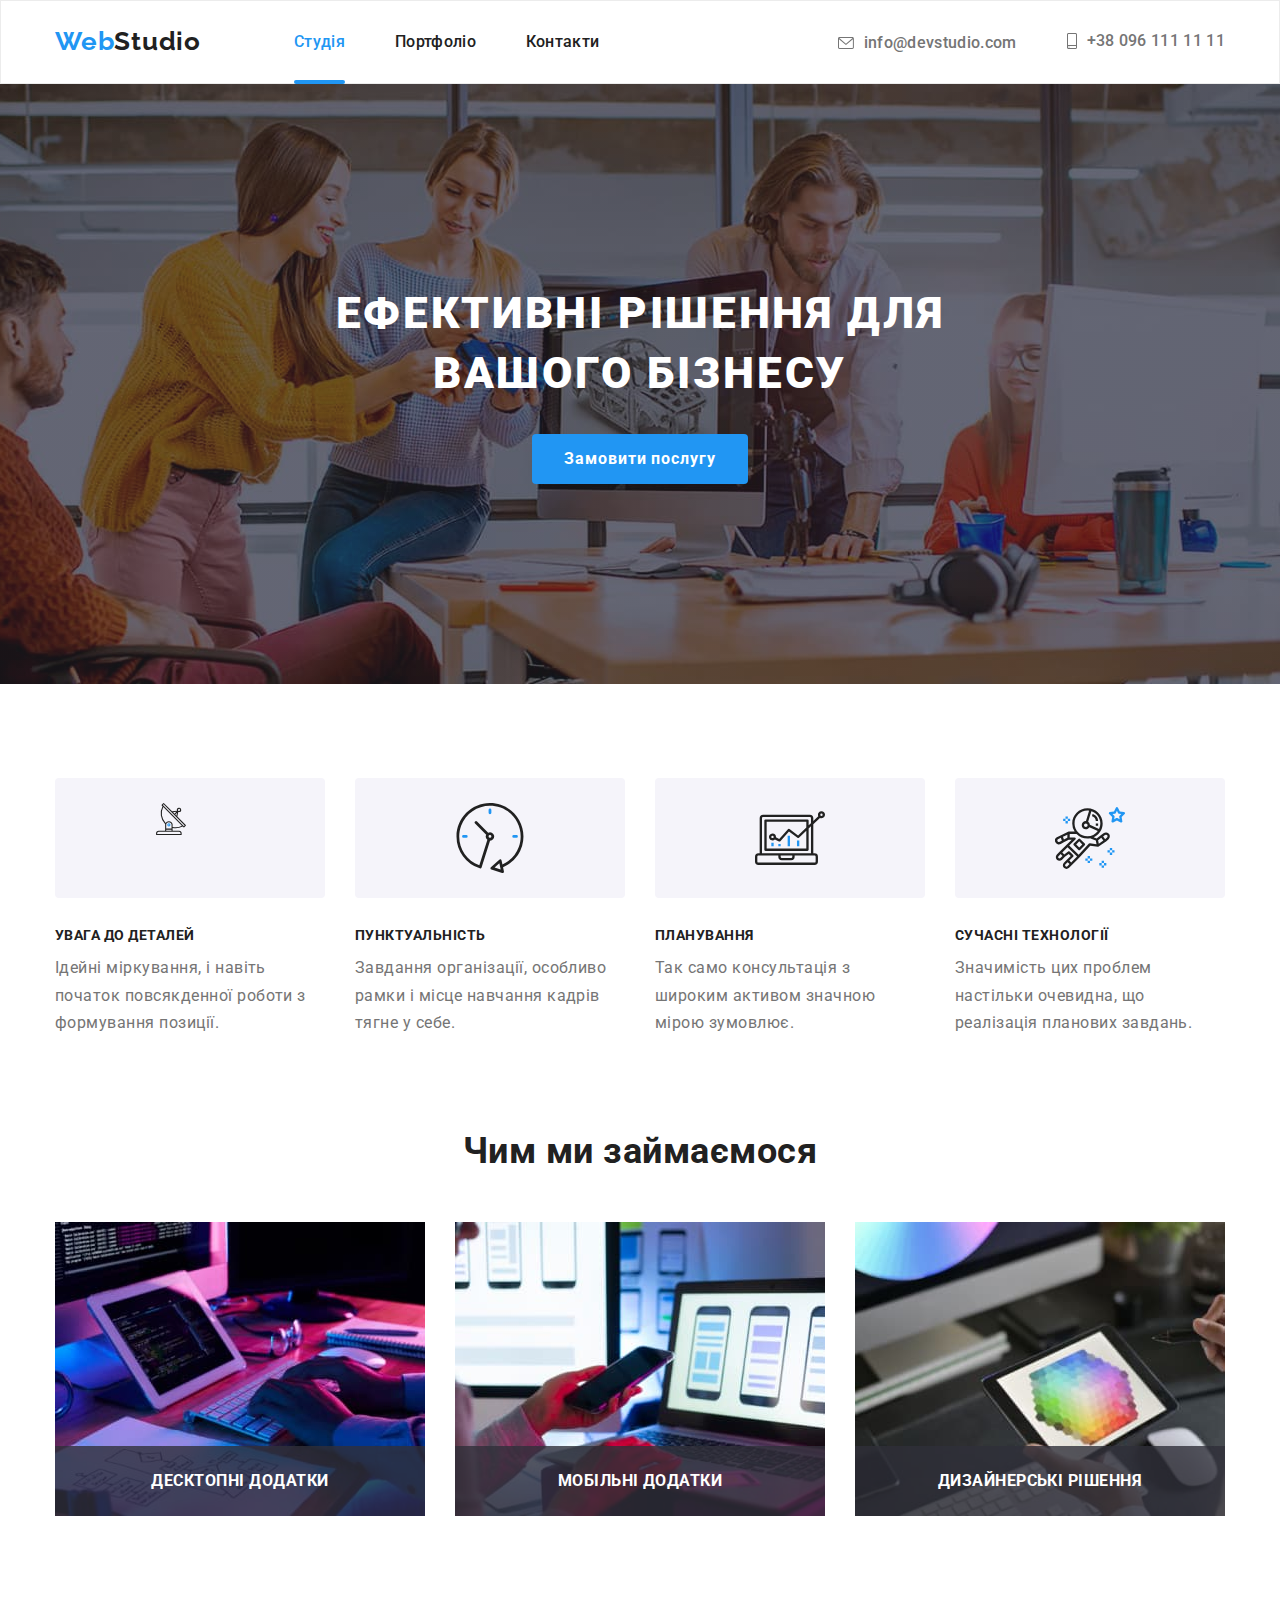
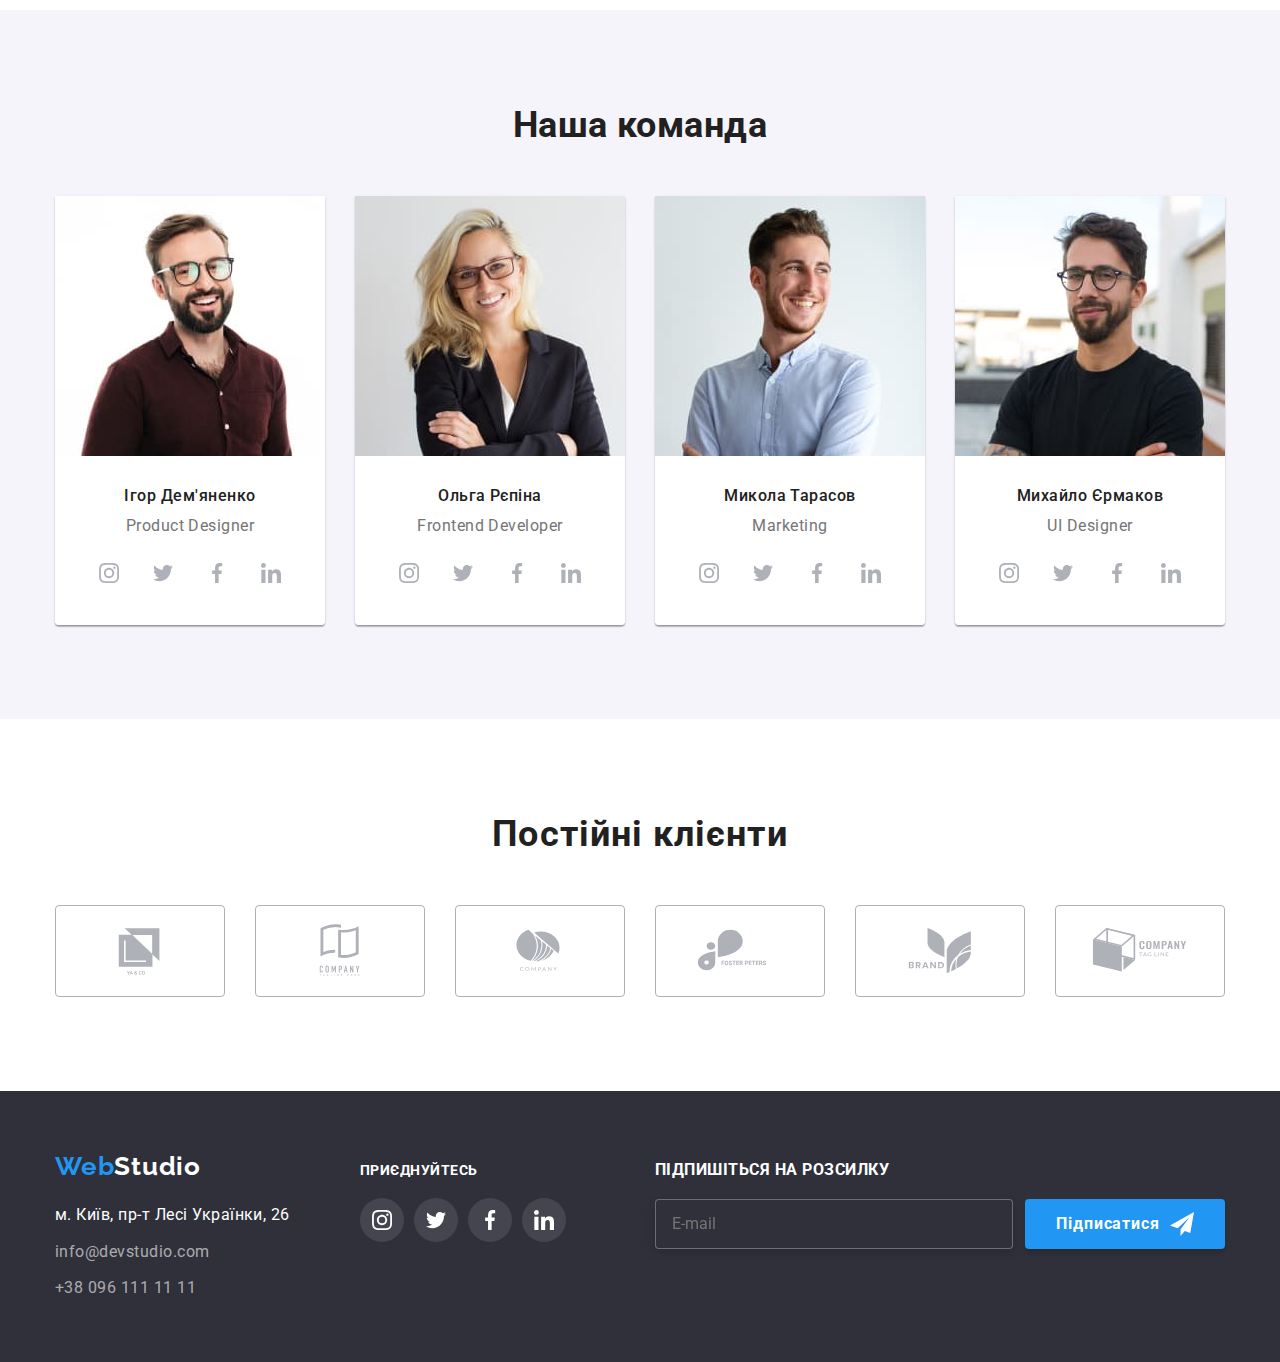
==== index.html @ dc05eb07 "BEM+SASS" ====
<!DOCTYPE html>
<html lang="uk">
  <head>
    <meta charset="UTF-8" />
    <meta http-equiv="X-UA-Compatible" content="IE=edge" />
    <meta name="viewport" content="width=device-width, initial-scale=1.0" />
    <title>Cтудія</title>
    <link rel="preconnect" href="https://fonts.googleapis.com" />
    <link rel="preconnect" href="https://fonts.gstatic.com" crossorigin />
    <link
      href="https://fonts.googleapis.com/css2?family=Raleway:wght@700&family=Roboto:wght@400;500;700;900&display=swap"
      rel="stylesheet"
    />
    <link
      rel="stylesheet"
      href="https://cdnjs.cloudflare.com/ajax/libs/modern-normalize/1.0.0/modern-normalize.min.css"
    />
    <link rel="stylesheet" href="./css/styles.css" />
  </head>
  <body>
    <!-- header -->
    <header class="page-header">
      <div class="container navigation">
        <a href="./index.html" class="logo"
          >Web<span class="logo-part">Studio</span></a
        >
        <nav class="page-nav">
          <ul class="nav-list">
            <li class="nav-item">
              <a href="./index.html" class="nav-link active">Студія</a>
            </li>
            <li class="nav-item">
              <a href="./portfolio.html" class="nav-link">Портфоліо</a>
            </li>
            <li class="nav-item">
              <a href="./index.html" class="nav-link">Контакти</a>
            </li>
          </ul>
        </nav>
        <ul class="contacts-list">
          <li class="contacts-item">
            <a href="mailto:info@devstudio.com" class="contacts-link">
              <svg class="icon-header email">
                <use href="./images/icon.svg#icon-envelope"></use></svg
              >info@devstudio.com</a
            >
          </li>
          <li class="contacts-item">
            <a href="tel:++380961111111" class="contacts-link"
              ><svg class="icon-header phone">
                <use href="./images/icon.svg#icon-smartphone"></use></svg
              >+38 096 111 11 11</a
            >
          </li>
        </ul>
      </div>
    </header>
    <main>
      <section class="hero">
        <div class="container">
          <h1 class="hero-title">
            Ефективні рішення для<br />
            вашого бізнесу
          </h1>
          <button class="hero-btn" data-modal-open>Замовити послугу</button>
        </div>
      </section>
      <section class="second-section">
        <div class="container">
          <h2 class="visually-hidden">Наші переваги</h2>
          <ul class="about-list">
            <li class="about-item">
              <div class="icon-about">
                <svg width="70" height="70">
                  <use href="./images/icon.svg#icon-antenna"></use>
                </svg>
              </div>
              <h3 class="about-title">УВАГА ДО ДЕТАЛЕЙ</h3>
              <p class="about-text">
                Ідейні міркування, і навіть початок повсякденної роботи з
                формування позиції.
              </p>
            </li>
            <li class="about-item">
              <div class="icon-about">
                <svg width="70" height="70">
                  <use href="./images/icon.svg#icon-clock"></use>
                </svg>
              </div>
              <h3 class="about-title">ПУНКТУАЛЬНІСТЬ</h3>
              <p class="about-text">
                Завдання організації, особливо рамки і місце навчання кадрів
                тягне у себе.
              </p>
            </li>
            <li class="about-item">
              <div class="icon-about">
                <svg width="70" height="70">
                  <use href="./images/icon.svg#icon-diagram"></use>
                </svg>
              </div>
              <h3 class="about-title">ПЛАНУВАННЯ</h3>
              <p class="about-text">
                Так само консультація з широким активом значною мірою зумовлює.
              </p>
            </li>
            <li class="about-item">
              <div class="icon-about">
                <svg width="70" height="70">
                  <use href="./images/icon.svg#icon-astronaut"></use>
                </svg>
              </div>
              <h3 class="about-title">СУЧАСНІ ТЕХНОЛОГІЇ</h3>
              <p class="about-text">
                Значимість цих проблем настільки очевидна, що реалізація
                планових завдань.
              </p>
            </li>
          </ul>
        </div>
      </section>
      <section class="wedo">
        <div class="container">
          <h2 class="wedo-title">Чим ми займаємося</h2>
          <ul class="wedo-list">
            <li class="wedo-item">
              <div class="wedo-container">
                <img
                  src="./images/wedo/01.jpg"
                  alt="набор тексту"
                  height="294"
                  width="370"
                />
                <p class="wedo-item-text">Десктопні додатки</p>
              </div>
            </li>
            <li class="wedo-item">
              <div class="wedo-container">
                <img
                  src="./images/wedo/02.jpg"
                  alt="смартфон в руці"
                  height="294"
                  width="370"
                />
                <p class="wedo-item-text">Мобільні додатки</p>
              </div>
            </li>
            <li class="wedo-item">
              <div class="wedo-container">
                <img
                  src="./images/wedo/03.jpg"
                  alt="планшет"
                  height="294"
                  width="370"
                />
                <p class="wedo-item-text">Дизайнерські рішення</p>
              </div>
            </li>
          </ul>
        </div>
      </section>
      <section class="team">
        <div class="container">
          <h2 class="team-title">Наша команда</h2>
          <ul class="team-list">
            <li class="team-card">
              <img
                src="./images/team/01.jpg"
                alt="фото дизайнера"
                height="260"
                width="270"
              />
              <div class="team-info-wrapper">
                <h3 class="card-title">Ігор Дем'яненко</h3>
                <p class="card-text" lang="en">Product Designer</p>
                <ul class="icon-social-links-wrapper">
                  <li>
                    <a href="#" class="social-link">
                      <svg class="social-links-icon">
                        <use href="./images/icon.svg#icon-instagram"></use>
                      </svg>
                    </a>
                  </li>
                  <li>
                    <a href="#" class="social-link">
                      <svg class="social-links-icon">
                        <use href="./images/icon.svg#icon-twitter"></use>
                      </svg>
                    </a>
                  </li>
                  <li>
                    <a href="#" class="social-link">
                      <svg class="social-links-icon">
                        <use href="./images/icon.svg#icon-facebook"></use>
                      </svg>
                    </a>
                  </li>
                  <li>
                    <a href="#" class="social-link">
                      <svg class="social-links-icon">
                        <use href="./images/icon.svg#icon-linkedin"></use>
                      </svg>
                    </a>
                  </li>
                </ul>
              </div>
            </li>
            <li class="team-card">
              <img
                src="./images/team/02.jpg"
                alt="фото розробника"
                height="260"
                width="270"
              />
              <div class="team-info-wrapper">
                <h3 class="card-title">Ольга Рєпіна</h3>
                <p class="card-text" lang="en">Frontend Developer</p>
                <ul class="icon-social-links-wrapper">
                  <li>
                    <a href="#" class="social-link">
                      <svg class="social-links-icon">
                        <use href="./images/icon.svg#icon-instagram"></use>
                      </svg>
                    </a>
                  </li>
                  <li>
                    <a href="#" class="social-link">
                      <svg class="social-links-icon">
                        <use href="./images/icon.svg#icon-twitter"></use>
                      </svg>
                    </a>
                  </li>
                  <li>
                    <a href="#" class="social-link">
                      <svg class="social-links-icon">
                        <use href="./images/icon.svg#icon-facebook"></use>
                      </svg>
                    </a>
                  </li>
                  <li>
                    <a href="#" class="social-link">
                      <svg class="social-links-icon">
                        <use href="./images/icon.svg#icon-linkedin"></use>
                      </svg>
                    </a>
                  </li>
                </ul>
              </div>
            </li>
            <li class="team-card">
              <img
                src="./images/team/03.jpg"
                alt="фото працівника маркетингу"
                height="260"
                width="270"
              />
              <div class="team-info-wrapper">
                <h3 class="card-title">Микола Тарасов</h3>
                <p class="card-text" lang="en">Marketing</p>
                <ul class="icon-social-links-wrapper">
                  <li>
                    <a href="#" class="social-link">
                      <svg class="social-links-icon">
                        <use href="./images/icon.svg#icon-instagram"></use>
                      </svg>
                    </a>
                  </li>
                  <li>
                    <a href="#" class="social-link">
                      <svg class="social-links-icon">
                        <use href="./images/icon.svg#icon-twitter"></use>
                      </svg>
                    </a>
                  </li>
                  <li>
                    <a href="#" class="social-link">
                      <svg class="social-links-icon">
                        <use href="./images/icon.svg#icon-facebook"></use>
                      </svg>
                    </a>
                  </li>
                  <li>
                    <a href="#" class="social-link">
                      <svg class="social-links-icon">
                        <use href="./images/icon.svg#icon-linkedin"></use>
                      </svg>
                    </a>
                  </li>
                </ul>
              </div>
            </li>
            <li class="team-card">
              <img
                src="./images/team/04.jpg"
                alt="фото дизайнера"
                height="260"
                width="270"
              />
              <div class="team-info-wrapper">
                <h3 class="card-title">Михайло Єрмаков</h3>
                <p class="card-text" lang="en">UI Designer</p>
                <ul class="icon-social-links-wrapper">
                  <li>
                    <a href="#" class="social-link">
                      <svg class="social-links-icon">
                        <use href="./images/icon.svg#icon-instagram"></use>
                      </svg>
                    </a>
                  </li>
                  <li>
                    <a href="#" class="social-link">
                      <svg class="social-links-icon">
                        <use href="./images/icon.svg#icon-twitter"></use>
                      </svg>
                    </a>
                  </li>
                  <li>
                    <a href="#" class="social-link">
                      <svg class="social-links-icon">
                        <use href="./images/icon.svg#icon-facebook"></use>
                      </svg>
                    </a>
                  </li>
                  <li>
                    <a href="#" class="social-link">
                      <svg class="social-links-icon">
                        <use href="./images/icon.svg#icon-linkedin"></use>
                      </svg>
                    </a>
                  </li>
                </ul>
              </div>
            </li>
          </ul>
        </div>
      </section>
      <!---------Regual Customers-->
      <section class="regular-customers">
        <div class="container">
          <h2 class="customers-title">Постійні клієнти</h2>
          <ul class="regular-customers-list">
            <li class="regular-client">
              <a class="regular-client-link" href="#">
                <svg class="client-logo">
                  <use href="./images/icon.svg#icon-logo"></use>
                </svg>
              </a>
            </li>
            <li class="regular-client">
              <a class="regular-client-link" href="#">
                <svg class="client-logo">
                  <use href="./images/icon.svg#icon-logo-1"></use>
                </svg>
              </a>
            </li>
            <li class="regular-client">
              <a class="regular-client-link" href="#">
                <svg class="client-logo">
                  <use href="./images/icon.svg#icon-logo-2"></use>
                </svg>
              </a>
            </li>
            <li class="regular-client">
              <a class="regular-client-link" href="#">
                <svg class="client-logo">
                  <use href="./images/icon.svg#icon-logo-3"></use>
                </svg>
              </a>
            </li>
            <li class="regular-client">
              <a class="regular-client-link" href="#">
                <svg class="client-logo">
                  <use href="./images/icon.svg#icon-logo-4"></use>
                </svg>
              </a>
            </li>
            <li class="regular-client">
              <a class="regular-client-link" href="#">
                <svg class="client-logo">
                  <use href="./images/icon.svg#icon-logo-5"></use>
                </svg>
              </a>
            </li>
          </ul>
        </div>
      </section>
    </main>
    <footer class="basement">
      <div class="container">
        <div class="wrapper-footer">
          <div>
            <a href="./index.html" class="logo-bsmt"
              >Web<span class="logo-bsmt-part">Studio</span></a
            >
            <address class>
              <ul class="bsmt-list">
                <li class="bsmt-item">
                  <a
                    href="https://goo.gl/maps/SLytjCsaKBYsRHtB6"
                    target="_blank"
                    class="adds"
                    >м. Київ, пр-т Лесі Українки, 26</a
                  >
                </li>
                <li class="bsmt-item">
                  <a href="mailto:info@devstudio.com" class="bsmt-item"
                    >info@devstudio.com</a
                  >
                </li>
                <li class="bsmt-item">
                  <a href="tel:+380961111111" class="bsmt-item"
                    >+38 096 111 11 11</a
                  >
                </li>
              </ul>
            </address>
          </div>
          <div class="icon-social-links-footer">
            <p>Приєднуйтесь</p>
            <ul class="social-links-list-footer">
              <li class="social-link-icon-footer">
                <a href="#" class="social-link-footer">
                  <svg class="social-links-icon">
                    <use href="./images/icon.svg#icon-instagram"></use>
                  </svg>
                </a>
              </li>
              <li class="social-link-icon-footer">
                <a href="#" class="social-link-footer">
                  <svg class="social-links-icon">
                    <use href="./images/icon.svg#icon-twitter"></use>
                  </svg>
                </a>
              </li>
              <li class="social-link-icon-footer">
                <a href="#" class="social-link-footer">
                  <svg class="social-links-icon">
                    <use href="./images/icon.svg#icon-facebook"></use>
                  </svg>
                </a>
              </li>
              <li class="social-link-icon-footer">
                <a href="#" class="social-link-footer">
                  <svg class="social-links-icon">
                    <use href="./images/icon.svg#icon-linkedin"></use>
                  </svg>
                </a>
              </li>
            </ul>
          </div>
          <div class="form-subscription">
            <p class="form-subscribe-info">Підпишіться на розсилку</p>
            <form
              name="form-subscription"
              autocomplete="off"
              class="window-email-subscribe"
            >
              <label>
                <input type="email" name="email" placeholder="E-mail" />
              </label>
              <button type="submit" class="subscribe-btn">
                <span class="btn-subscribe-name">Підписатися</span
                ><svg class="icon-btn-email-subscribe" width="24" height="24">
                  <use href="./images/icon.svg#icon-send"></use>
                </svg>
              </button>
            </form>
          </div>
        </div>
      </div>
    </footer>
    <div class="backdrop is-hidden" data-modal>
      <div class="modal">
        <button class="close-button" data-modal-close>
          <svg class="close-icon" width="18" height="18">
            <use href="./images/icon.svg#icon-closed"></use>
          </svg>
        </button>
        <div class="registration-form">
          <p class="modal-title">Залиште свої дані, ми вам передзвонимо</p>

          <form class="signup-form" name="signup-form" autocomplete="off">
            <label>
              Ім`я
              <span class="icon-form-wrapper">
                <input type="text" name="name" required />
                <svg class="icon-form-svg">
                  <use href="./images/icon.svg#icon-person"></use>
                </svg>
              </span>
            </label>
            <label>
              Телефон
              <span class="icon-form-wrapper">
                <input type="tel" name="phone" required />
                <svg class="icon-form-svg">
                  <use href="./images/icon.svg#icon-phone"></use>
                </svg>
              </span>
            </label>
            <label>
              Пошта
              <span class="icon-form-wrapper">
                <input type="email" name="email" />
                <svg class="icon-form-svg">
                  <use href="./images/icon.svg#icon-email"></use>
                </svg>
              </span>
            </label>

            <label>
              Коментар
              <textarea name="feedback" placeholder="Введіть текст"></textarea>
            </label>

            <label for="agree-with-contract" class="checkbox-label">
              <input
                class="agree-with-contract visually-hidden"
                type="checkbox"
                name="agree-with-contract"
                value="agree"
                id="agree-with-contract"
                required
              />
              <svg class="icon-checkin">
                <use href="./images/icon.svg#icon-checkin"></use>
              </svg>
              <span>Погоджуюся з розсилкою та приймаю&nbsp;</span>
              <a class="contract-link" href="#">Умови договору</a>
            </label>
            <button class="submit-btn" type="submit">Відправити</button>
          </form>
        </div>
      </div>
    </div>
    <script src="./js/modal.js"></script>
  </body>
</html>
---- css/styles.css ----
/* primary color #212121 */
/* secondary color #757575 */
/* active color #2196F3 */
/* active second color #FFFFFF */
/* --footer-bg-color: #2F303A; */

:root {
  --text-color-primary: #212121;
  --text-color-secondary: #757575;
  --text-color-accent: #2196f3;
  --logo-color-secondary: black;
  --footer-color-text-primary: rgba(255, 255, 255, 0.6);
  --footer-color-text-secondary: #ffffff;
  --footer-bg-color: #2f303a;
  --regular-client: #afb1b8;
}
ul {
  list-style: none;
}

h1,
h2,
h3,
h4,
p,
ul {
  margin: 0;
  padding: 0;
}

a {
  color: inherit;
  text-decoration: none;
}

img {
  display: block;
}

button {
  cursor: pointer;
}

body {
  font-family: "Roboto", sans-serif;
  letter-spacing: 0.03em;
  color: var(--text-color-primary);
}

.container {
  max-width: 1200px;
  margin: 0 auto;
  padding: 0 15px;
}

.visually-hidden {
  position: absolute;
  width: 1px;
  height: 1px;
  margin: -1px;
  border: 0;
  padding: 0;

  white-space: nowrap;
  clip-path: inset(100%);
  clip: rect(0 0 0 0);
  overflow: hidden;
}

/* ----------------Header---------------- */

.page-header {
  border: 1px solid #ececec;
}
.logo {
  color: var(--text-color-accent);
  font-family: "Raleway", sans-serif;
  font-weight: 700;
  font-size: 26px;
  line-height: 1.19;
  letter-spacing: 0.03em;
  padding-top: 24px;
  padding-bottom: 25px;
}

.logo-part {
  color: var(--text-color-primary);
}

.navigation {
  display: flex;
  align-items: center;
}

.nav-list {
  display: flex;
  align-items: center;
  padding: 32px 0;
}
.nav-item {
  margin-left: 50px;
}
.nav-item:first-child {
  margin-left: 93px;
}

.nav-item .item a {
  display: block;
  padding-top: 32px;
  padding-bottom: 32px;
}

.contacts-list {
  display: flex;
  margin-left: auto;
  align-items: baseline;
}
.icon-link-header {
  padding: 32px 0;
}

.nav-item,
.contacts-item {
  list-style: none;
  font-weight: 500;
  line-height: 1.14;
  letter-spacing: 0.02em;
}
.nav-link:hover,
.nav-link:focus,
.contacts-link:hover,
.contacts-link:focus,
.bsmt-item:hover,
.bsmt-item:focus {
  color: var(--text-color-accent);
}

.nav-link {
  transition-property: color;
  transition-duration: 250ms;
  transition-timing-function: cubic-bezier(0.4, 0, 0.2, 1);
}
.nav-link.active {
  color: var(--text-color-accent);
  position: relative;
}
.nav-link.active::after {
  content: "";
  display: block;
  width: 100%;
  height: 4px;
  bottom: -33px;
  background-color: var(--text-color-accent);
  border-radius: 2px;
  position: absolute;
}

.contacts-link {
  color: var(--text-color-secondary);
  display: flex;
  align-items: center;
  transition-property: color;
  transition-duration: 250ms;
  transition-timing-function: cubic-bezier(0.4, 0, 0.2, 1);
}

.icon-header {
  margin-right: 10px;
  fill: currentColor;
  margin-left: 50px;
  transition-property: fill;
  transition-duration: 250ms;
  transition-timing-function: cubic-bezier(0.4, 0, 0.2, 1);
}

.contacts-item .email {
  width: 16px;
  height: 12px;
}
.contacts-item .phone {
  width: 10px;
  height: 16px;
}
.contacts-item:hover .icon-header {
  fill: var(--text-color-accent);
}

.icon-link-header:focus .icon-header {
  fill: var(--text-color-secondary);
}

/* ---------main--------- */

.hero {
  background-color: var(--footer-bg-color);
  text-align: center;
  padding: 200px 0;
  margin: 0 auto;
  max-width: 1600px;
  height: 600px;

  background-image: linear-gradient(
      to right,
      rgba(47, 48, 58, 0.4),
      rgba(47, 48, 58, 0.4)
    ),
    url("../images/hero.jpg");
  background-position: center;
  background-repeat: no-repeat;
  background-size: cover;
}

.hero-title {
  max-width: 696px;
  margin: 0 auto 30px;

  font-weight: 900;
  font-size: 44px;
  line-height: 1.36;
  text-align: center;
  letter-spacing: 0.06em;
  text-transform: uppercase;

  color: var(--footer-color-text-secondary);
}

.hero-btn {
  transition-property: background-color;
  transition-duration: 250ms;
  transition-timing-function: cubic-bezier(0.4, 0, 0.2, 1);
  font-family: "Roboto", sans-serif;
  font-weight: 700;
  font-size: 16px;
  line-height: 1.88;
  letter-spacing: 0.06em;
  display: inline-block;
  padding: 10px 32px;
  border-radius: 4px;
  border: none;

  background-color: var(--text-color-accent);
  color: var(--footer-color-text-secondary);
}
.hero-btn:hover,
.hero-btn:focus {
  background-color: #188ce8;
  box-shadow: 0px 4px 4px rgba(0, 0, 0, 0.15);
}

/* --- section about  ---- */
.second-section {
  padding: 94px 0px;
}

.about-list {
  list-style-type: none;
  display: flex;
  gap: 30px;
}
.about-title {
  line-height: 1.14;
  font-size: 14px;
  font-weight: 700;
  text-transform: uppercase;
  margin-bottom: 10px;
}

.icon-about {
  display: flex;
  justify-content: center;
  align-items: center;
  width: 270px;
  height: 120px;
  margin-bottom: 30px;
  background-color: #f5f4fa;
  border-radius: 4px;
}

.wedo {
  padding-bottom: 94px;
}
.about-text {
  line-height: 1.71;
  color: var(--text-color-secondary);
}
/* section about work */
.wedo-title,
.team-title {
  font-size: 36px;
  line-height: 1.17;
  text-align: center;
  margin-bottom: 50px;
}
.wedo-container {
  position: relative;
}

.wedo-item-text {
  position: absolute;
  bottom: 0;
  font-weight: 700;
  line-height: 1.14;
  text-transform: uppercase;
  color: var(--footer-color-text-secondary);
  background: rgba(47, 48, 58, 0.8);
  width: 100%;
  height: 70px;
  display: flex;
  justify-content: center;
  align-items: center;
}

.wedo-list {
  display: flex;
  gap: 30px;
}

.wedo-item {
  list-style-type: none;
  position: relative;
}

/* section team */
.team {
  padding: 94px 0px;
  background-color: #f5f4fa;
}

.team-list {
  display: flex;
  justify-content: center;
  gap: 30px;
}
.team-info-wrapper {
  padding-top: 30px;
  padding-bottom: 30px;
  text-align: center;
  background-color: #ffffff;
  border-radius: 0px 0px 4px 4px;
}

.team-card {
  width: 270px;
  background: #ffffff;

  box-shadow: 0px 1px 3px rgba(0, 0, 0, 0.12), 0px 1px 1px rgba(0, 0, 0, 0.14),
    0px 2px 1px rgba(0, 0, 0, 0.2);
  border-radius: 0px 0px 4px 4px;
}

.card-title {
  font-weight: 500;
  font-size: 16px;
  line-height: 1.19;
  text-align: center;
  margin-bottom: 10px;
}

.card-text {
  font-size: 16px;
  line-height: 1.19;
  text-align: center;
  color: var(--text-color-secondary);
  margin-bottom: 10px;
}

.icon-social-links-wrapper {
  display: flex;
  align-items: center;
  justify-content: center;
  gap: 10px;
  margin-top: 16px;
}

.social-link {
  width: 44px;
  height: 44px;
  display: flex;
  justify-content: center;
  align-items: center;
  border-radius: 50%;
  color: var(--regular-client);
  transition-property: color, background-color;
  transition-duration: 250ms;
  transition-timing-function: cubic-bezier(0.4, 0, 0.2, 1);
}

.social-links-icon {
  width: 20px;
  height: 20px;
  fill: currentColor;
}

.social-link:hover,
.social-link:focus {
  background-color: var(--text-color-accent);
  color: var(--footer-color-text-secondary);
}

/*--------------------regular customers-------------- */
.regular-customers {
  padding-top: 94px;
  padding-bottom: 94px;
}
.regular-customers h2 {
  margin-bottom: 50px;
  font-weight: 700;
  font-size: 36px;
  line-height: 42px;
  text-align: center;
  letter-spacing: 0.03em;
}

.regular-customers-list {
  display: flex;
  justify-content: center;
  align-items: center;
}

.regular-client {
  width: 170px;
  height: 92px;
}

.regular-client + .regular-client {
  margin-left: 30px;
}

.regular-client-link {
  display: flex;
  justify-content: center;
  align-items: center;
  width: 170px;
  height: 92px;
  border: 1px solid currentColor;
  box-sizing: border-box;
  border-radius: 4px;
  color: var(--regular-client);

  transition-property: color, border;
  transition-duration: 250ms;
  transition-timing-function: cubic-bezier(0.4, 0, 0.2, 1);
}
.client-logo {
  width: 106px;
  height: 60px;
  fill: currentColor;
}

.regular-client-link:focus .client-logo {
  fill: var(--text-color-accent);
}

.regular-client-link:hover,
.regular-client-link:focus {
  color: var(--text-color-accent);
}

/* ----------------footer-------------------- */
.basement {
  background-color: var(--footer-bg-color);
  padding: 60px 0px;
}
.wrapper-footer {
  display: flex;
  align-items: baseline;
}

.logo-bsmt {
  color: var(--text-color-accent);

  font-family: "Raleway";
  font-weight: 700;
  font-size: 26px;
  line-height: 1.19;
  letter-spacing: 0.03em;
}

.logo-bsmt-part {
  color: var(--footer-color-text-secondary);
}

.bstm-list {
  margin-top: 20px;
}

.bsmt-item {
  list-style: none;
  font-style: normal;
  line-height: 1.71;
  letter-spacing: 0.03em;
}

.adds {
  color: var(--footer-color-text-secondary);
}

.bsmt-item {
  color: var(--footer-color-text-primary);
  transition-property: color;
  transition-duration: 250ms;
  transition-timing-function: cubic-bezier(0.4, 0, 0.2, 1);
}
.bsmt-item:first-child {
  margin-top: 20px;
}

.bsmt-item:nth-child(2) {
  margin-top: 9px;
  margin-bottom: 9px;
}

.icon-social-links-footer p {
  margin-bottom: 20px;

  font-weight: 700;
  font-size: 14px;
  line-height: 16px;
  letter-spacing: 1, 14;
  text-transform: uppercase;
  color: var(--footer-color-text-secondary);
}

.icon-social-links-footer {
  margin-left: 70px;
}

.social-links-list-footer {
  display: flex;
  flex-wrap: nowrap;
}
.social-link-footer {
  display: flex;
  justify-content: center;
  align-items: center;
  width: 44px;
  height: 44px;
  border-radius: 50%;
  background: rgba(255, 255, 255, 0.1);
  color: var(--footer-color-text-secondary);
  transition-property: color, background-color;
  transition-duration: 250ms;
  transition-timing-function: cubic-bezier(0.4, 0, 0.2, 1);
}

.social-link-icon-footer + .social-link-icon-footer {
  padding-left: 10px;
}

.social-link-icon-footer:hover .social-link-footer {
  background-color: var(--text-color-accent);
}

.social-link-footer:focus {
  background-color: var(--text-color-accent);
}
.wrapper-footer .form-subscription {
  margin-left: auto;
}

.form-subscription input {
  width: 358px;
  height: 50px;
  margin: 0;
  padding-left: 16px;
  padding-top: 15px;
  padding-bottom: 15px;
  border: 1px solid rgba(255, 255, 255, 0.3);
  filter: drop-shadow(0px 4px 4px rgba(0, 0, 0, 0.15));
  border-radius: 4px;
  background-color: var(--footer-bg-color);
  color: var(--text-color-secondary);
  transition-property: border;
  transition-duration: 250ms;
  transition-timing-function: cubic-bezier(0.4, 0, 0.2, 1);
}

.form-subscription input:focus {
  outline: none;
}

.form-subscription input:focus,
.form-subscription input:hover {
  border: 1px solid var(--text-color-accent);
  outline: none;
  cursor: pointer;
}

.window-email-subscribe {
  display: flex;
}

.form-subscription .subscribe-btn {
  display: flex;
  align-items: center;
  justify-content: center;

  width: 200px;
  height: 50px;
  margin-left: 12px;
  padding-left: 0px;
  padding-top: 10px;
  padding-bottom: 10px;
  padding-right: 0;
  border: none;
  box-shadow: 0px 4px 4px rgba(0, 0, 0, 0.15);
  border-radius: 4px;

  background-color: var(--text-color-accent);
}

.form-subscribe-info {
  font-weight: 700;
  line-height: 1.14;
  letter-spacing: 0.03em;
  text-transform: uppercase;
  color: #ffffff;
  margin-bottom: 20px;
}
.btn-subscribe-name {
  font-family: Roboto;
  font-style: normal;
  font-weight: 700;
  font-size: 16px;
  line-height: 1.87;
  letter-spacing: 0.06em;
  color: var(--footer-color-text-secondary);
}

.subscribe-btn {
  transition-property: color, background-color, box-shadow;
  transition-duration: 250ms;
  transition-timing-function: cubic-bezier(0.4, 0, 0.2, 1);
}
.subscribe-btn:hover,
.subscribe-btn:focus {
  background-color: #62b4f7;
}

.icon-btn-email-subscribe {
  display: inline-block;
  width: 24px;
  height: 24px;
  margin-left: 10px;
}

/* -------------------portfolio page------------------------ */

.btn-list {
  display: flex;
  margin-bottom: 50px;
  justify-content: center;
  gap: 8px;
}

.btn-item {
  list-style: none;
}

.btn-text:hover,
.btn-text:focus {
  color: var(--footer-color-text-secondary);
  background-color: var(--text-color-accent);
  box-shadow: 0px 3px 1px rgba(0, 0, 0, 0.1), 0px 1px 2px rgba(0, 0, 0, 0.08),
    0px 2px 2px rgba(0, 0, 0, 0.12);
}
.btn-text {
  transition-property: color, background-color, box-shadow;
  transition-duration: 250ms;
  transition-timing-function: cubic-bezier(0.4, 0, 0.2, 1);

  background-color: #f5f4fa;
  border: 0px;
  border-radius: 4px;
  text-align: center;

  font-family: "Roboto", sans-serif;
  font-weight: 500;
  font-size: 16px;
  line-height: 1.62;
  display: inline-block;
  padding: 6px 22px;
  min-width: 26px;
  letter-spacing: 0.03em;
}
.gallery {
  padding: 94px 0;
}
.gallery-item {
  position: relative;
}

.gallery-list {
  display: flex;
  flex-wrap: wrap;
  gap: 30px;
}
.gallery-list-link {
  display: block;
  position: relative;
  transition-property: box-shadow;
  transition-duration: 250ms;
  transition-timing-function: cubic-bezier(0.4, 0, 0.2, 1);
}

.gallery-list-link:hover,
.gallery-list-link:focus {
  box-shadow: 0px 1px 1px rgba(0, 0, 0, 0.12), 0px 4px 4px rgba(0, 0, 0, 0.06),
    1px 4px 6px rgba(0, 0, 0, 0.16);
}

.gallery-list-link:hover .card-info,
.gallery-list-link:focus .card-info {
  transform: translateY(-100%);
}

.gallery-list .gallery-item {
  list-style: none;
}
.wrapper-relative {
  position: relative;
  transition-duration: 250ms;
  transition-timing-function: cubic-bezier(0.4, 0, 0.2, 1);
  height: 294px;
  overflow: hidden;
}

.wrapper-absolute {
  position: absolute;
}

.card-info {
  color: #ffff;
  font-size: 18px;
  line-height: 1.55;
  letter-spacing: 0.03em;
  text-align: left;
  width: 100%;
  padding: 63px 24px;
  background: rgba(33, 150, 243, 0.9);
  transition: all;
  transition-duration: 1s;
}

.gallery-info-wrapper {
  padding: 20px 24px;
  border-left: 1px solid #eeeeee;
  border-right: 1px solid #eeeeee;
  border-bottom: 1px solid #eeeeee;
}

.gallery-title {
  font-size: 18px;
  line-height: 2;
  letter-spacing: 0.06em;
  margin-bottom: 4px;
}

.gallery-text {
  font-size: 16px;
  line-height: 1.88;
  color: var(--text-color-secondary);
}
/* end */

/* Modal */
.backdrop {
  position: fixed;
  top: 0;
  left: 0;
  width: 100%;
  height: 100%;

  background-color: rgba(0, 0, 0, 0.2);
  opacity: 1;
  transition: opacity 250ms cubic-bezier(0.4, 0, 0.2, 1);
}

.backdrop.is-hidden {
  opacity: 0;
  pointer-events: none;
}
.modal {
  position: absolute;
  top: 50%;
  left: 50%;
  transform: translate(-50%, -50%) scale(1);

  width: 520px;
  height: 581px;
  padding: 40px;

  background-color: #fff;
  box-shadow: 0px 1px 3px rgba(0, 0, 0, 0.12), 0px 1px 1px rgba(0, 0, 0, 0.14),
    0px 2px 1px rgba(0, 0, 0, 0.2);
  border-radius: 4px;
  opacity: 1;

  transition: transform 250ms cubic-bezier(0.4, 0, 0.2, 1),
    opacity 250ms cubic-bezier(0.4, 0, 0.2, 1);
}

.backdrop.is-hidden .modal {
  transform: translate(-50%, -50%) scale(0);
  opacity: 0;
}

.modal-closed {
  position: absolute;
  right: 8px;
  top: 8px;
  display: flex;
  justify-content: center;
  align-items: center;
  width: 30px;
  height: 30px;
  border-radius: 50%;

  background-color: var(--footer-color-text-secondary);
  border: 1px solid rgba(0, 0, 0, 0.1);
}

.close-button {
  position: absolute;
  right: 8px;
  top: 8px;
  display: flex;
  justify-content: center;
  align-items: center;
  width: 30px;
  height: 30px;
  border-radius: 50%;
  background-color: transparent;
  border: 1px solid rgba(0, 0, 0, 0.1);
  transition-property: border;
  transition-duration: 250ms;
  transition-timing-function: cubic-bezier(0.4, 0, 0.2, 1);
}
.close-button:hover {
  fill: var(--text-color-accent);
  border: 1px solid var(--text-color-accent);
}

.close-icon {
  height: 11px;
  width: 11px;
  transition-property: fill;
  transition-duration: 250ms;
  transition-timing-function: cubic-bezier(0.4, 0, 0.2, 1);
}

.modal-closed:hover use {
  fill: currentColor;
}

/*Form modal*/

.registration-form {
}

.modal-title {
  margin-bottom: 12px;
  font-size: 20px;
  text-align: center;
  letter-spacing: 0.03em;
  line-height: 1.15;
  font-weight: 700;
}

.signup-form {
  position: relative;

  font-family: Roboto;
  font-style: normal;
  font-weight: 400;
  font-size: 12px;
  line-height: 1.17;
  letter-spacing: 0.01em;

  color: var(--text-color-secondary);
}

.registration-form input {
  width: 100%;
  height: 40px;
  padding-left: 42px;
  padding-top: 12px;
  padding-bottom: 12px;
  margin-top: 4px;
  border: 1px solid rgba(33, 33, 33, 0.2);
  border-radius: 4px;
  transition-property: border;
  transition-duration: 250ms;
  transition-timing-function: cubic-bezier(0.4, 0, 0.2, 1);
}

.registration-form input:focus,
.registration-form input:hover {
  border: 1px solid var(--text-color-accent);
  outline: none;
  cursor: pointer;
}

.registration-form input:focus + .icon-form-svg {
  fill: var(--text-color-accent);
}

.registration-form textarea {
  width: 100%;
  height: 120px;
  padding: 12px 16px;
  margin-top: 4px;

  resize: none;
  border: 1px solid rgba(33, 33, 33, 0.2);
  border-radius: 4px;
  transition-property: border;
  transition-duration: 250ms;
  transition-timing-function: cubic-bezier(0.4, 0, 0.2, 1);
}
.registration-form textarea:focus,
.registration-form textarea:hover {
  border: 1px solid var(--text-color-accent);
  outline: none;
  cursor: pointer;
}

.registration-form label:nth-child(-n + 3) {
  display: block;
  margin-bottom: 10px;
}

.icon-form-wrapper {
  position: relative;
}
.icon-form-wrapper .icon-form-svg {
  width: 18px;
  height: 18px;
  position: absolute;
  top: 0;
  left: 12px;
  fill: var(--text-color-primary);
}
.icon-form-svg {
  transition-property: fill;
  transition-duration: 250ms;
  transition-timing-function: cubic-bezier(0.4, 0, 0.2, 1);
}

.checkbox-hidden-wrapp .checkbox-label {
  display: flex;
  align-items: center;
}

.icon-checkin {
  margin-right: 7px;
  width: 16px;
  height: 15px;
  border: 2px solid var(--text-color-primary);

  transition-property: background-color, border;
  transition-duration: 250ms;
  transition-timing-function: cubic-bezier(0.4, 0, 0.2, 1);
}
.icon-checkin:hover,
.icon-checkin:focus {
  border-color: var(--text-color-accent);
}

.agree-with-contract:checked + .icon-checkin {
  border: none;
  background-color: var(--text-color-accent);
}
.checkbox-label {
  display: flex;
  justify-content: center;
  align-items: center;
  cursor: pointer;
  font-family: Roboto;
  font-style: normal;
  font-weight: 400;
  font-size: 14px;
  line-height: 1.78;
  letter-spacing: 0.03em;
}

.checkbox-label .contract-link {
  text-decoration: underline;
  color: var(--text-color-accent);
}
.submit-btn {
  width: 200px;
  height: 50px;
  display: block;
  margin-right: auto;
  margin-left: auto;
  margin-top: 30px;

  background-color: var(--text-color-accent);
  box-shadow: 0px 4px 4px rgba(0, 0, 0, 0.15);
  border-radius: 4px;
  border: none;
  font-family: Roboto;
  font-style: normal;
  font-weight: 700;
  font-size: 16px;
  line-height: 1.87;
  text-align: center;
  letter-spacing: 0.06em;
  color: var(--footer-color-text-secondary);
  transition-property: background-color;
  transition-duration: 250ms;
  transition-timing-function: cubic-bezier(0.4, 0, 0.2, 1);
}

.submit-btn:hover,
.submit-btn:focus {
  background-color: #71baf6;
  outline: none;
}

label {
  display: block;
  margin-bottom: 20px;
}
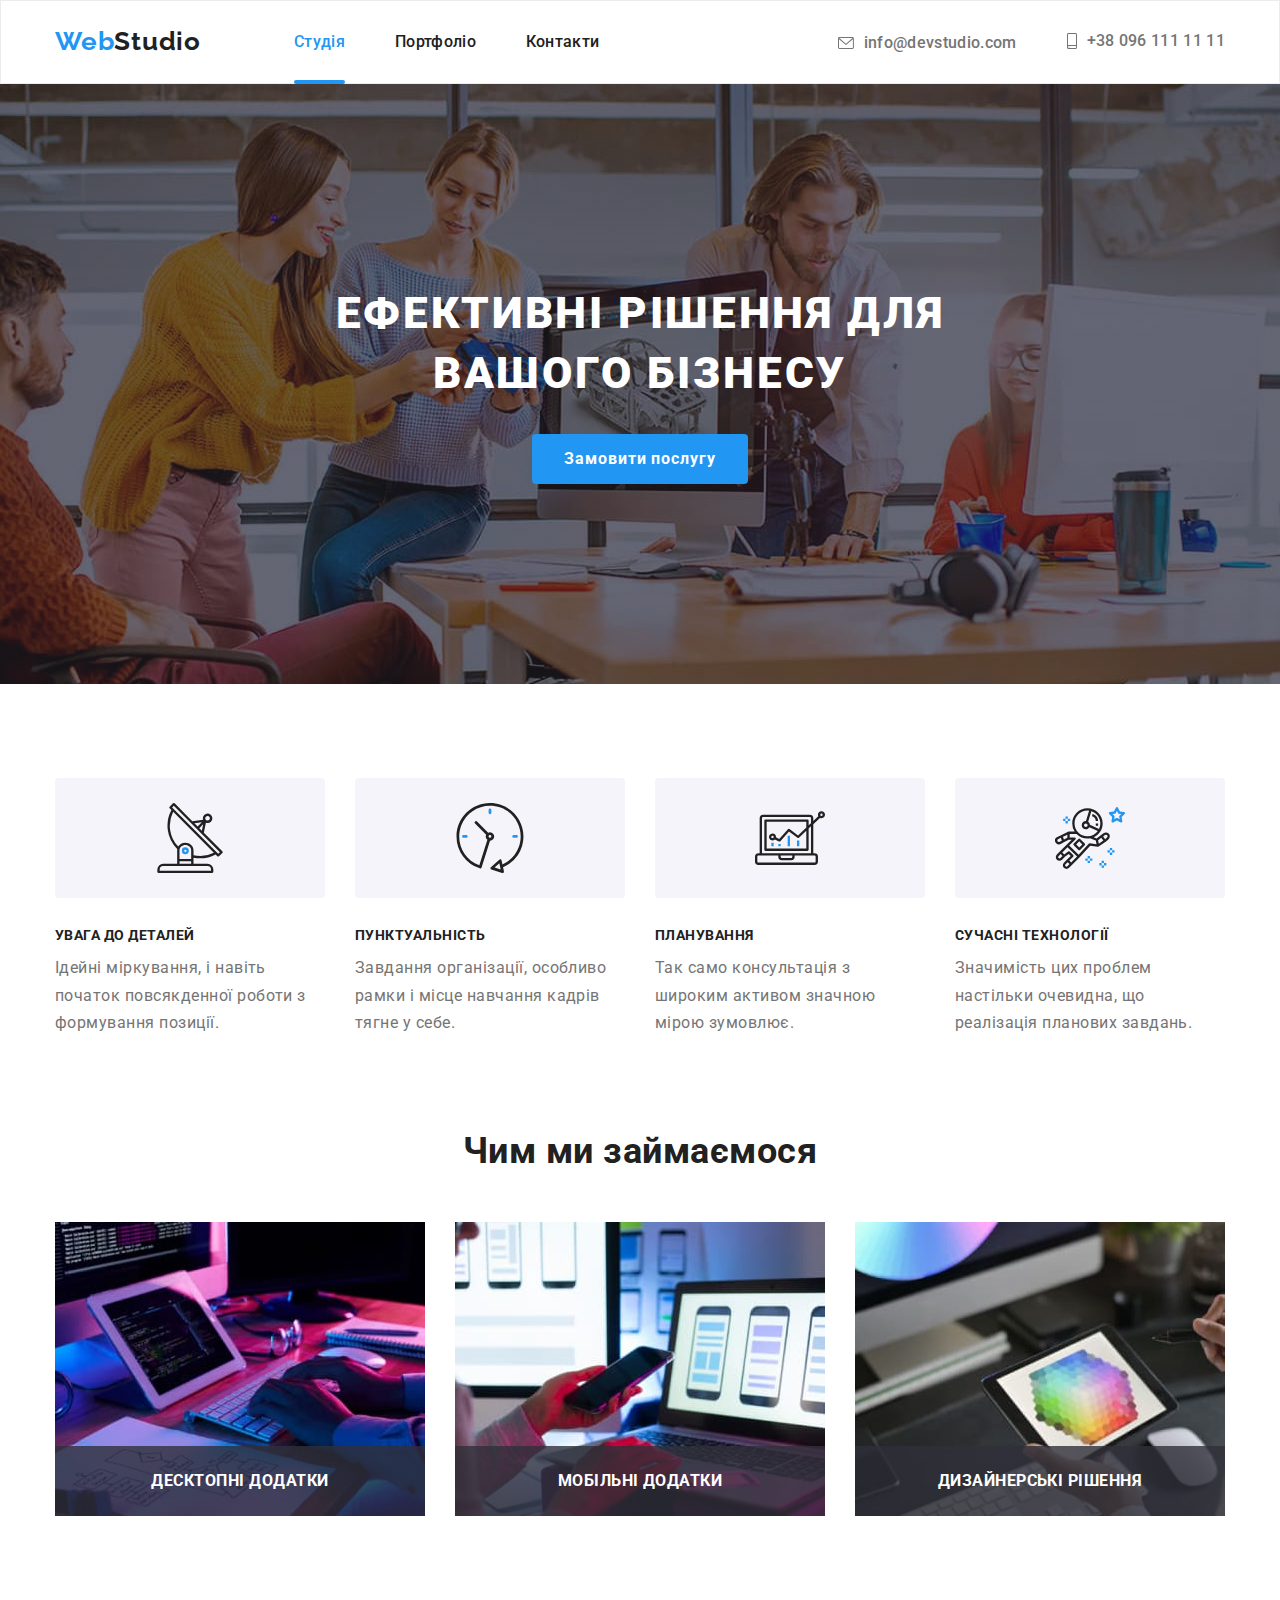
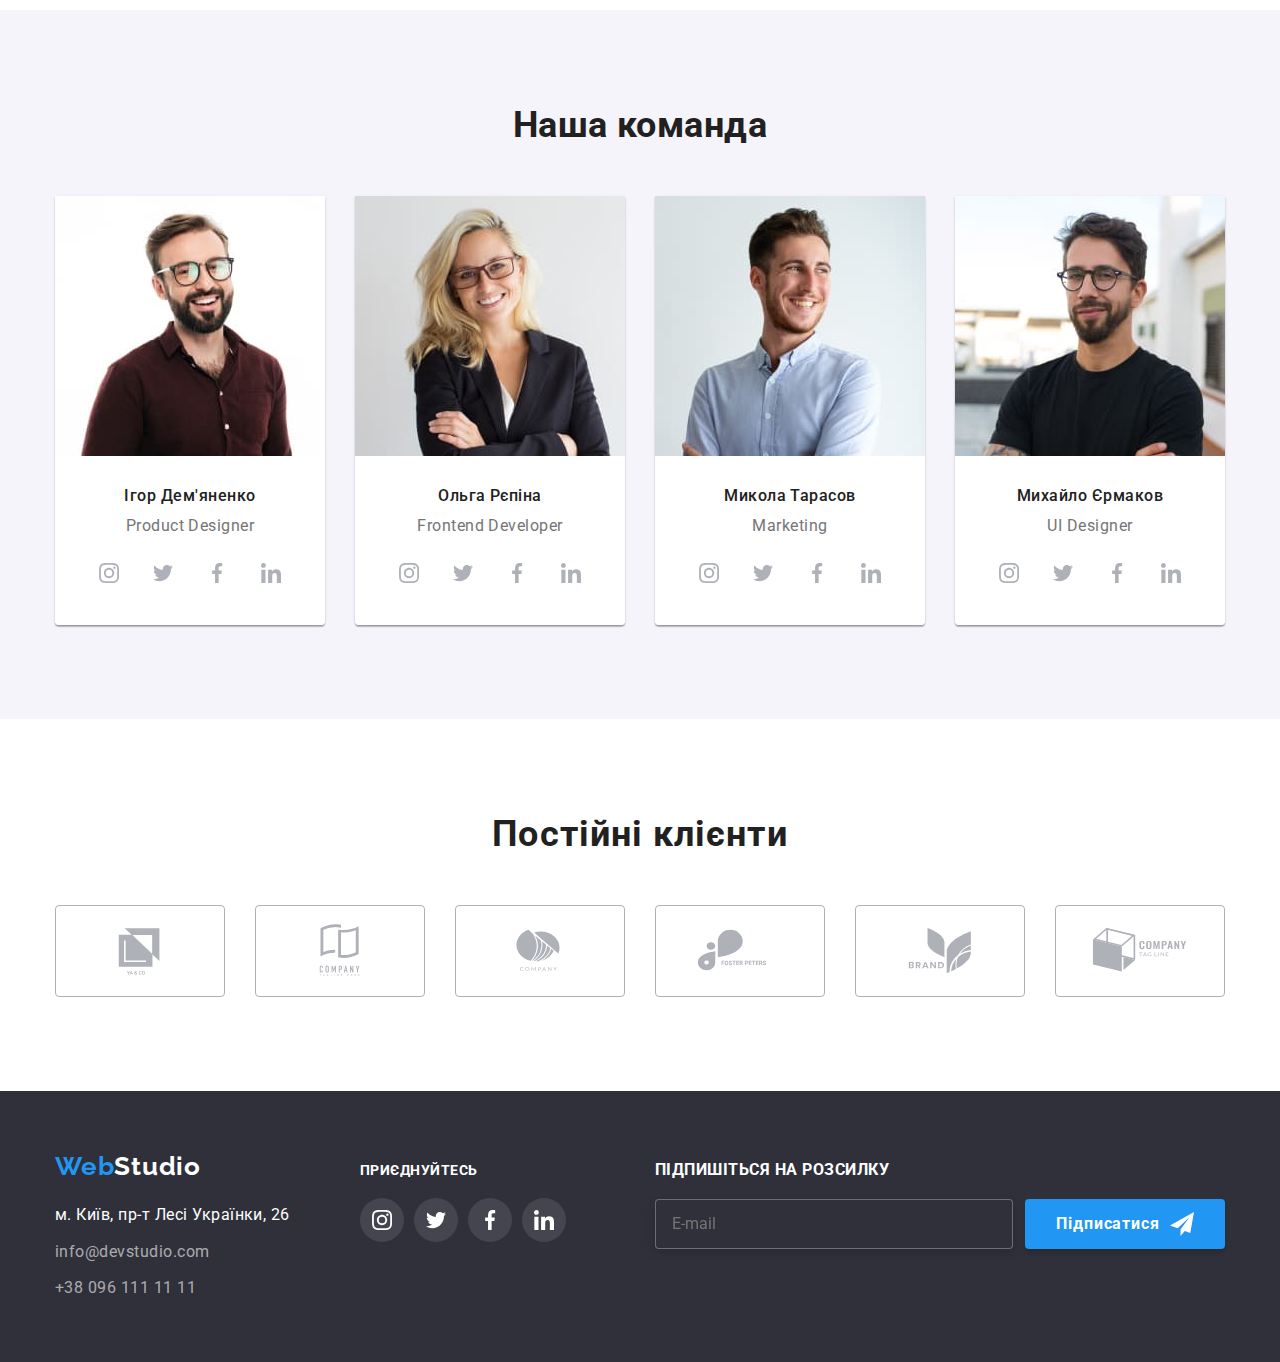
==== commit a871af4b: "Main.min.css updates" ====
--- a/index.html
+++ b/index.html
@@ -15,38 +15,38 @@
       rel="stylesheet"
       href="https://cdnjs.cloudflare.com/ajax/libs/modern-normalize/1.0.0/modern-normalize.min.css"
     />
-    <link rel="stylesheet" href="./css/styles.css" />
+    <link rel="stylesheet" href="./css/main.min.css" />
   </head>
   <body>
     <!-- header -->
     <header class="page-header">
       <div class="container navigation">
         <a href="./index.html" class="logo"
-          >Web<span class="logo-part">Studio</span></a
+          >Web<span class="header__logo">Studio</span></a
         >
-        <nav class="page-nav">
-          <ul class="nav-list">
-            <li class="nav-item">
-              <a href="./index.html" class="nav-link active">Студія</a>
-            </li>
-            <li class="nav-item">
-              <a href="./portfolio.html" class="nav-link">Портфоліо</a>
-            </li>
-            <li class="nav-item">
-              <a href="./index.html" class="nav-link">Контакти</a>
+        <nav class="page__nav">
+          <ul class="nav__list">
+            <li class="nav__item">
+              <a href="./index.html" class="nav__link--link active">Студія</a>
+            </li>
+            <li class="nav__item">
+              <a href="./portfolio.html" class="nav__link--link">Портфоліо</a>
+            </li>
+            <li class="nav__item">
+              <a href="./index.html" class="nav__link--link">Контакти</a>
             </li>
           </ul>
         </nav>
-        <ul class="contacts-list">
-          <li class="contacts-item">
-            <a href="mailto:info@devstudio.com" class="contacts-link">
+        <ul class="contacts__list">
+          <li class="contacts__item">
+            <a href="mailto:info@devstudio.com" class="contacts__link">
               <svg class="icon-header email">
                 <use href="./images/icon.svg#icon-envelope"></use></svg
               >info@devstudio.com</a
             >
           </li>
-          <li class="contacts-item">
-            <a href="tel:++380961111111" class="contacts-link"
+          <li class="contacts__item">
+            <a href="tel:++380961111111" class="contacts__link"
               ><svg class="icon-header phone">
                 <use href="./images/icon.svg#icon-smartphone"></use></svg
               >+38 096 111 11 11</a
@@ -58,60 +58,60 @@
     <main>
       <section class="hero">
         <div class="container">
-          <h1 class="hero-title">
+          <h1 class="hero__title">
             Ефективні рішення для<br />
             вашого бізнесу
           </h1>
-          <button class="hero-btn" data-modal-open>Замовити послугу</button>
+          <button class="hero__btn" data-modal-open>Замовити послугу</button>
         </div>
       </section>
-      <section class="second-section">
+      <section class="advantages__section">
         <div class="container">
           <h2 class="visually-hidden">Наші переваги</h2>
-          <ul class="about-list">
-            <li class="about-item">
-              <div class="icon-about">
+          <ul class="advantages__list">
+            <li class="advantages__item">
+              <div class="advantages__icon">
                 <svg width="70" height="70">
                   <use href="./images/icon.svg#icon-antenna"></use>
                 </svg>
               </div>
-              <h3 class="about-title">УВАГА ДО ДЕТАЛЕЙ</h3>
-              <p class="about-text">
+              <h3 class="advantages__subtitle">УВАГА ДО ДЕТАЛЕЙ</h3>
+              <p class="advantages__description">
                 Ідейні міркування, і навіть початок повсякденної роботи з
                 формування позиції.
               </p>
             </li>
-            <li class="about-item">
-              <div class="icon-about">
+            <li class="advantages__item">
+              <div class="advantages__icon">
                 <svg width="70" height="70">
                   <use href="./images/icon.svg#icon-clock"></use>
                 </svg>
               </div>
-              <h3 class="about-title">ПУНКТУАЛЬНІСТЬ</h3>
-              <p class="about-text">
+              <h3 class="advantages__subtitle">ПУНКТУАЛЬНІСТЬ</h3>
+              <p class="advantages__description">
                 Завдання організації, особливо рамки і місце навчання кадрів
                 тягне у себе.
               </p>
             </li>
-            <li class="about-item">
-              <div class="icon-about">
+            <li class="advantages__item">
+              <div class="advantages__icon">
                 <svg width="70" height="70">
                   <use href="./images/icon.svg#icon-diagram"></use>
                 </svg>
               </div>
-              <h3 class="about-title">ПЛАНУВАННЯ</h3>
-              <p class="about-text">
+              <h3 class="advantages__subtitle">ПЛАНУВАННЯ</h3>
+              <p class="advantages__description">
                 Так само консультація з широким активом значною мірою зумовлює.
               </p>
             </li>
-            <li class="about-item">
-              <div class="icon-about">
+            <li class="advantages__item">
+              <div class="advantages__icon">
                 <svg width="70" height="70">
                   <use href="./images/icon.svg#icon-astronaut"></use>
                 </svg>
               </div>
-              <h3 class="about-title">СУЧАСНІ ТЕХНОЛОГІЇ</h3>
-              <p class="about-text">
+              <h3 class="advantages__subtitle">СУЧАСНІ ТЕХНОЛОГІЇ</h3>
+              <p class="advantages__description">
                 Значимість цих проблем настільки очевидна, що реалізація
                 планових завдань.
               </p>
@@ -121,39 +121,39 @@
       </section>
       <section class="wedo">
         <div class="container">
-          <h2 class="wedo-title">Чим ми займаємося</h2>
-          <ul class="wedo-list">
-            <li class="wedo-item">
-              <div class="wedo-container">
+          <h2 class="wedo__title">Чим ми займаємося</h2>
+          <ul class="wedo__list">
+            <li class="wedo__item">
+              <div class="wedo__item--container">
                 <img
                   src="./images/wedo/01.jpg"
                   alt="набор тексту"
                   height="294"
                   width="370"
                 />
-                <p class="wedo-item-text">Десктопні додатки</p>
-              </div>
-            </li>
-            <li class="wedo-item">
-              <div class="wedo-container">
+                <p class="item__container--text">Десктопні додатки</p>
+              </div>
+            </li>
+            <li class="wedo__item">
+              <div class="wedo__item--container">
                 <img
                   src="./images/wedo/02.jpg"
                   alt="смартфон в руці"
                   height="294"
                   width="370"
                 />
-                <p class="wedo-item-text">Мобільні додатки</p>
-              </div>
-            </li>
-            <li class="wedo-item">
-              <div class="wedo-container">
+                <p class="item__container--text">Мобільні додатки</p>
+              </div>
+            </li>
+            <li class="wedo__item">
+              <div class="wedo__item--container">
                 <img
                   src="./images/wedo/03.jpg"
                   alt="планшет"
                   height="294"
                   width="370"
                 />
-                <p class="wedo-item-text">Дизайнерські рішення</p>
+                <p class="item__container--text">Дизайнерські рішення</p>
               </div>
             </li>
           </ul>
@@ -161,43 +161,43 @@
       </section>
       <section class="team">
         <div class="container">
-          <h2 class="team-title">Наша команда</h2>
-          <ul class="team-list">
-            <li class="team-card">
+          <h2 class="team__title">Наша команда</h2>
+          <ul class="team__list">
+            <li class="team__item">
               <img
                 src="./images/team/01.jpg"
                 alt="фото дизайнера"
                 height="260"
                 width="270"
               />
-              <div class="team-info-wrapper">
-                <h3 class="card-title">Ігор Дем'яненко</h3>
-                <p class="card-text" lang="en">Product Designer</p>
-                <ul class="icon-social-links-wrapper">
-                  <li>
-                    <a href="#" class="social-link">
-                      <svg class="social-links-icon">
+              <div class="card__container">
+                <h3 class="card__title">Ігор Дем'яненко</h3>
+                <p class="card__subtitle" lang="en">Product Designer</p>
+                <ul class="card__list">
+                  <li>
+                    <a href="#" class="card__link">
+                      <svg class="card__icon">
                         <use href="./images/icon.svg#icon-instagram"></use>
                       </svg>
                     </a>
                   </li>
                   <li>
-                    <a href="#" class="social-link">
-                      <svg class="social-links-icon">
+                    <a href="#" class="card__link">
+                      <svg class="card__icon">
                         <use href="./images/icon.svg#icon-twitter"></use>
                       </svg>
                     </a>
                   </li>
                   <li>
-                    <a href="#" class="social-link">
-                      <svg class="social-links-icon">
+                    <a href="#" class="card__link">
+                      <svg class="card__icon">
                         <use href="./images/icon.svg#icon-facebook"></use>
                       </svg>
                     </a>
                   </li>
                   <li>
-                    <a href="#" class="social-link">
-                      <svg class="social-links-icon">
+                    <a href="#" class="card__link">
+                      <svg class="card__icon">
                         <use href="./images/icon.svg#icon-linkedin"></use>
                       </svg>
                     </a>
@@ -205,41 +205,41 @@
                 </ul>
               </div>
             </li>
-            <li class="team-card">
+            <li class="team__item">
               <img
                 src="./images/team/02.jpg"
                 alt="фото розробника"
                 height="260"
                 width="270"
               />
-              <div class="team-info-wrapper">
-                <h3 class="card-title">Ольга Рєпіна</h3>
-                <p class="card-text" lang="en">Frontend Developer</p>
-                <ul class="icon-social-links-wrapper">
-                  <li>
-                    <a href="#" class="social-link">
-                      <svg class="social-links-icon">
+              <div class="card__container">
+                <h3 class="card__title">Ольга Рєпіна</h3>
+                <p class="card__subtitle" lang="en">Frontend Developer</p>
+                <ul class="card__list">
+                  <li>
+                    <a href="#" class="card__link">
+                      <svg class="card__icon">
                         <use href="./images/icon.svg#icon-instagram"></use>
                       </svg>
                     </a>
                   </li>
                   <li>
-                    <a href="#" class="social-link">
-                      <svg class="social-links-icon">
+                    <a href="#" class="card__link">
+                      <svg class="card__icon">
                         <use href="./images/icon.svg#icon-twitter"></use>
                       </svg>
                     </a>
                   </li>
                   <li>
-                    <a href="#" class="social-link">
-                      <svg class="social-links-icon">
+                    <a href="#" class="card__link">
+                      <svg class="card__icon">
                         <use href="./images/icon.svg#icon-facebook"></use>
                       </svg>
                     </a>
                   </li>
                   <li>
-                    <a href="#" class="social-link">
-                      <svg class="social-links-icon">
+                    <a href="#" class="card__link">
+                      <svg class="card__icon">
                         <use href="./images/icon.svg#icon-linkedin"></use>
                       </svg>
                     </a>
@@ -247,41 +247,41 @@
                 </ul>
               </div>
             </li>
-            <li class="team-card">
+            <li class="team__item">
               <img
                 src="./images/team/03.jpg"
                 alt="фото працівника маркетингу"
                 height="260"
                 width="270"
               />
-              <div class="team-info-wrapper">
-                <h3 class="card-title">Микола Тарасов</h3>
-                <p class="card-text" lang="en">Marketing</p>
-                <ul class="icon-social-links-wrapper">
-                  <li>
-                    <a href="#" class="social-link">
-                      <svg class="social-links-icon">
+              <div class="card__container">
+                <h3 class="card__title">Микола Тарасов</h3>
+                <p class="card__subtitle" lang="en">Marketing</p>
+                <ul class="card__list">
+                  <li>
+                    <a href="#" class="card__link">
+                      <svg class="card__icon">
                         <use href="./images/icon.svg#icon-instagram"></use>
                       </svg>
                     </a>
                   </li>
                   <li>
-                    <a href="#" class="social-link">
-                      <svg class="social-links-icon">
+                    <a href="#" class="card__link">
+                      <svg class="card__icon">
                         <use href="./images/icon.svg#icon-twitter"></use>
                       </svg>
                     </a>
                   </li>
                   <li>
-                    <a href="#" class="social-link">
-                      <svg class="social-links-icon">
+                    <a href="#" class="card__link">
+                      <svg class="card__icon">
                         <use href="./images/icon.svg#icon-facebook"></use>
                       </svg>
                     </a>
                   </li>
                   <li>
-                    <a href="#" class="social-link">
-                      <svg class="social-links-icon">
+                    <a href="#" class="card__link">
+                      <svg class="card__icon">
                         <use href="./images/icon.svg#icon-linkedin"></use>
                       </svg>
                     </a>
@@ -289,41 +289,41 @@
                 </ul>
               </div>
             </li>
-            <li class="team-card">
+            <li class="team__item">
               <img
                 src="./images/team/04.jpg"
                 alt="фото дизайнера"
                 height="260"
                 width="270"
               />
-              <div class="team-info-wrapper">
-                <h3 class="card-title">Михайло Єрмаков</h3>
-                <p class="card-text" lang="en">UI Designer</p>
-                <ul class="icon-social-links-wrapper">
-                  <li>
-                    <a href="#" class="social-link">
-                      <svg class="social-links-icon">
+              <div class="card__container">
+                <h3 class="card__title">Михайло Єрмаков</h3>
+                <p class="card__subtitle" lang="en">UI Designer</p>
+                <ul class="card__list">
+                  <li>
+                    <a href="#" class="card__link">
+                      <svg class="card__icon">
                         <use href="./images/icon.svg#icon-instagram"></use>
                       </svg>
                     </a>
                   </li>
                   <li>
-                    <a href="#" class="social-link">
-                      <svg class="social-links-icon">
+                    <a href="#" class="card__link">
+                      <svg class="card__icon">
                         <use href="./images/icon.svg#icon-twitter"></use>
                       </svg>
                     </a>
                   </li>
                   <li>
-                    <a href="#" class="social-link">
-                      <svg class="social-links-icon">
+                    <a href="#" class="card__link">
+                      <svg class="card__icon">
                         <use href="./images/icon.svg#icon-facebook"></use>
                       </svg>
                     </a>
                   </li>
                   <li>
-                    <a href="#" class="social-link">
-                      <svg class="social-links-icon">
+                    <a href="#" class="card__link">
+                      <svg class="card__icon">
                         <use href="./images/icon.svg#icon-linkedin"></use>
                       </svg>
                     </a>
@@ -335,48 +335,48 @@
         </div>
       </section>
       <!---------Regual Customers-->
-      <section class="regular-customers">
+      <section class="clients-section">
         <div class="container">
-          <h2 class="customers-title">Постійні клієнти</h2>
-          <ul class="regular-customers-list">
-            <li class="regular-client">
-              <a class="regular-client-link" href="#">
-                <svg class="client-logo">
+          <h2 class="clients__title">Постійні клієнти</h2>
+          <ul class="clients__list">
+            <li class="clients__item">
+              <a class="client__link" href="#">
+                <svg class="clients__logo">
                   <use href="./images/icon.svg#icon-logo"></use>
                 </svg>
               </a>
             </li>
-            <li class="regular-client">
-              <a class="regular-client-link" href="#">
-                <svg class="client-logo">
+            <li class="clients__item">
+              <a class="client__link" href="#">
+                <svg class="clients__logo">
                   <use href="./images/icon.svg#icon-logo-1"></use>
                 </svg>
               </a>
             </li>
-            <li class="regular-client">
-              <a class="regular-client-link" href="#">
-                <svg class="client-logo">
+            <li class="clients__item">
+              <a class="client__link" href="#">
+                <svg class="clients__logo">
                   <use href="./images/icon.svg#icon-logo-2"></use>
                 </svg>
               </a>
             </li>
-            <li class="regular-client">
-              <a class="regular-client-link" href="#">
-                <svg class="client-logo">
+            <li class="clients__item">
+              <a class="client__link" href="#">
+                <svg class="clients__logo">
                   <use href="./images/icon.svg#icon-logo-3"></use>
                 </svg>
               </a>
             </li>
-            <li class="regular-client">
-              <a class="regular-client-link" href="#">
-                <svg class="client-logo">
+            <li class="clients__item">
+              <a class="client__link" href="#">
+                <svg class="clients__logo">
                   <use href="./images/icon.svg#icon-logo-4"></use>
                 </svg>
               </a>
             </li>
-            <li class="regular-client">
-              <a class="regular-client-link" href="#">
-                <svg class="client-logo">
+            <li class="clients__item">
+              <a class="client__link" href="#">
+                <svg class="clients__logo">
                   <use href="./images/icon.svg#icon-logo-5"></use>
                 </svg>
               </a>
@@ -385,15 +385,15 @@
         </div>
       </section>
     </main>
-    <footer class="basement">
+    <footer class="page-footer">
       <div class="container">
-        <div class="wrapper-footer">
+        <div class="footer__wrapper">
           <div>
             <a href="./index.html" class="logo-bsmt"
-              >Web<span class="logo-bsmt-part">Studio</span></a
+              >Web<span class="logo__footer">Studio</span></a
             >
             <address class>
-              <ul class="bsmt-list">
+              <ul class="footer__list">
                 <li class="bsmt-item">
                   <a
                     href="https://goo.gl/maps/SLytjCsaKBYsRHtB6"
@@ -415,33 +415,33 @@
               </ul>
             </address>
           </div>
-          <div class="icon-social-links-footer">
+          <div class="footer__social">
             <p>Приєднуйтесь</p>
-            <ul class="social-links-list-footer">
-              <li class="social-link-icon-footer">
-                <a href="#" class="social-link-footer">
-                  <svg class="social-links-icon">
+            <ul class="card__links-list-footer">
+              <li class="card__link-icon-footer">
+                <a href="#" class="card__link-footer">
+                  <svg class="card__icon">
                     <use href="./images/icon.svg#icon-instagram"></use>
                   </svg>
                 </a>
               </li>
-              <li class="social-link-icon-footer">
-                <a href="#" class="social-link-footer">
-                  <svg class="social-links-icon">
+              <li class="card__link-icon-footer">
+                <a href="#" class="card__link-footer">
+                  <svg class="card__icon">
                     <use href="./images/icon.svg#icon-twitter"></use>
                   </svg>
                 </a>
               </li>
-              <li class="social-link-icon-footer">
-                <a href="#" class="social-link-footer">
-                  <svg class="social-links-icon">
+              <li class="card__link-icon-footer">
+                <a href="#" class="card__link-footer">
+                  <svg class="card__icon">
                     <use href="./images/icon.svg#icon-facebook"></use>
                   </svg>
                 </a>
               </li>
-              <li class="social-link-icon-footer">
-                <a href="#" class="social-link-footer">
-                  <svg class="social-links-icon">
+              <li class="card__link-icon-footer">
+                <a href="#" class="card__link-footer">
+                  <svg class="card__icon">
                     <use href="./images/icon.svg#icon-linkedin"></use>
                   </svg>
                 </a>
--- a/css/main.min.css
+++ b/css/main.min.css
@@ -0,0 +1 @@
+:root{--text-color-primary: #212121;--text-color-secondary: #757575;--text-color-accent: #2196f3;--logo-color-secondary: black;--footer-color-text-primary: rgba(255, 255, 255, 0.6);--footer-color-text-secondary: #ffffff;--footer-bg-color: #2f303a;--regular-client: #afb1b8}ul{list-style:none}h1,h2,h3,h4,p,ul{margin:0;padding:0}a{color:inherit;text-decoration:none}img{display:block}button{cursor:pointer}body{font-family:"Roboto",sans-serif;letter-spacing:.03em;color:var(--text-color-primary)}.container{max-width:1200px;margin:0 auto;padding:0 15px}.visually-hidden{position:absolute;width:1px;height:1px;margin:-1px;border:0;padding:0;white-space:nowrap;clip-path:inset(100%);clip:rect(0 0 0 0);overflow:hidden}.logo{color:var(--text-color-accent);font-family:"Raleway",sans-serif;font-weight:700;font-size:26px;line-height:1.19;letter-spacing:.03em;padding-top:24px;padding-bottom:25px}.header__logo{color:var(--text-color-primary)}.page-header{border:1px solid #ececec}.navigation{display:flex;align-items:center}.nav__list{display:flex;align-items:center;padding:32px 0}.nav__item{margin-left:50px}.nav__item:first-child{margin-left:93px}.nav__item .item a{display:block;padding-top:32px;padding-bottom:32px}.contacts__list{display:flex;margin-left:auto;align-items:baseline}.icon-link-header{padding:32px 0}.nav__item,.contacts__item{list-style:none;font-weight:500;line-height:1.14;letter-spacing:.02em}.contacts__link:hover,.contacts__link:focus{color:var(--text-color-accent)}.nav__link--link{transition-property:color;transition-duration:250ms;transition-timing-function:cubic-bezier(0.4, 0, 0.2, 1)}.nav__link--link:hover,.nav__link--link:focus{color:var(--text-color-accent)}.nav__link--link.active{color:var(--text-color-accent);position:relative}.nav__link--link.active::after{content:"";display:block;width:100%;height:4px;bottom:-33px;background-color:var(--text-color-accent);border-radius:2px;position:absolute}.contacts__link{color:var(--text-color-secondary);display:flex;align-items:center;transition-property:color;transition-duration:250ms;transition-timing-function:cubic-bezier(0.4, 0, 0.2, 1)}.icon-header{margin-right:10px;fill:currentColor;margin-left:50px;transition-property:fill;transition-duration:250ms;transition-timing-function:cubic-bezier(0.4, 0, 0.2, 1)}.icon-header:hover{fill:var(--text-color-accent)}.icon-header:focus{fill:var(--text-color-accent)}.contacts__item .email{width:16px;height:12px}.contacts__item .phone{width:10px;height:16px}.contacts__item:hover{fill:var(--text-color-accent)}.icon-link-header:focus{fill:var(--text-color-secondary)}.hero{background-color:var(--footer-bg-color);text-align:center;padding:200px 0;margin:0 auto;max-width:1600px;height:600px;background-image:linear-gradient(to right, rgba(47, 48, 58, 0.4), rgba(47, 48, 58, 0.4)),url("../images/hero.jpg");background-position:center;background-repeat:no-repeat;background-size:cover}.hero__title{max-width:696px;margin:0 auto 30px;font-weight:900;font-size:44px;line-height:1.36;text-align:center;letter-spacing:.06em;text-transform:uppercase;color:var(--footer-color-text-secondary)}.hero__btn{transition-property:background-color;transition-duration:250ms;transition-timing-function:cubic-bezier(0.4, 0, 0.2, 1);font-family:"Roboto",sans-serif;font-weight:700;font-size:16px;line-height:1.88;letter-spacing:.06em;display:inline-block;padding:10px 32px;border-radius:4px;border:none;background-color:var(--text-color-accent);color:var(--footer-color-text-secondary)}.hero__btn:hover,.hero__btn:focus{background-color:#188ce8;box-shadow:0px 4px 4px rgba(0,0,0,.15)}.advantages__section{padding:94px 0px}.advantages__list{list-style-type:none;display:flex;gap:30px}.advantages__subtitle{line-height:1.14;font-size:14px;font-weight:700;text-transform:uppercase;margin-bottom:10px}.advantages__icon{display:flex;justify-content:center;align-items:center;width:270px;height:120px;margin-bottom:30px;background-color:#f5f4fa;border-radius:4px}.advantages__description{line-height:1.71;color:var(--text-color-secondary)}.wedo__title,.team__title{font-size:36px;line-height:1.17;text-align:center;margin-bottom:50px}.wedo__item--container{position:relative}.item__container--text{position:absolute;bottom:0;font-weight:700;line-height:1.14;text-transform:uppercase;color:var(--footer-color-text-secondary);background:rgba(47,48,58,.8);width:100%;height:70px;display:flex;justify-content:center;align-items:center}.wedo__list{display:flex;gap:30px}.wedo__item{list-style-type:none;position:relative}.wedo{padding-bottom:94px}.team{padding:94px 0px;background-color:#f5f4fa}.team__list{display:flex;justify-content:center;gap:30px}.card__container{padding-top:30px;padding-bottom:30px;text-align:center;background-color:#fff;border-radius:0px 0px 4px 4px}.team__item{width:270px;background:#fff;box-shadow:0px 1px 3px rgba(0,0,0,.12),0px 1px 1px rgba(0,0,0,.14),0px 2px 1px rgba(0,0,0,.2);border-radius:0px 0px 4px 4px}.card__title{font-weight:500;font-size:16px;line-height:1.19;text-align:center;margin-bottom:10px}.card__subtitle{font-size:16px;line-height:1.19;text-align:center;color:var(--text-color-secondary);margin-bottom:10px}.card__list{display:flex;align-items:center;justify-content:center;gap:10px;margin-top:16px}.card__link{width:44px;height:44px;display:flex;justify-content:center;align-items:center;border-radius:50%;color:var(--regular-client);transition-property:color,background-color;transition-duration:250ms;transition-timing-function:cubic-bezier(0.4, 0, 0.2, 1)}.card__icon{width:20px;height:20px;fill:currentColor}.card__link:hover,.card__link:focus{background-color:var(--text-color-accent);color:var(--footer-color-text-secondary)}.clients-section{padding-top:94px;padding-bottom:94px}.clients-section h2{margin-bottom:50px;font-weight:700;font-size:36px;line-height:42px;text-align:center;letter-spacing:.03em}.clients__list{display:flex;justify-content:center;align-items:center}.clients__item{width:170px;height:92px}.clients__item+.clients__item{margin-left:30px}.client__link{display:flex;justify-content:center;align-items:center;width:170px;height:92px;border:1px solid currentColor;box-sizing:border-box;border-radius:4px;color:var(--regular-client);transition-property:color,border;transition-duration:250ms;transition-timing-function:cubic-bezier(0.4, 0, 0.2, 1)}.client__link:hover,.client__link:focus{color:var(--text-color-accent)}.clients__logo{width:106px;height:60px;fill:currentColor}.clients__logo:focus{fill:var(--text-color-accent)}.page-footer{background-color:var(--footer-bg-color);padding:60px 0px}.footer__wrapper{display:flex;align-items:baseline}.logo-bsmt{color:var(--text-color-accent);font-family:"Raleway";font-weight:700;font-size:26px;line-height:1.19;letter-spacing:.03em}.logo__footer{color:var(--footer-color-text-secondary)}.bstm-list{margin-top:20px}.bsmt-item{list-style:none;font-style:normal;line-height:1.71;letter-spacing:.03em}.adds{color:var(--footer-color-text-secondary)}.bsmt-item{color:var(--footer-color-text-primary);transition-property:color;transition-duration:250ms;transition-timing-function:cubic-bezier(0.4, 0, 0.2, 1)}.bsmt-item:hover,.bsmt-item:focus{color:var(--text-color-accent)}.bsmt-item:first-child{margin-top:20px}.bsmt-item:nth-child(2){margin-top:9px;margin-bottom:9px}.footer__social p{margin-bottom:20px;font-weight:700;font-size:14px;line-height:16px;letter-spacing:1,14;text-transform:uppercase;color:var(--footer-color-text-secondary)}.footer__social{margin-left:70px}.card__links-list-footer{display:flex;flex-wrap:nowrap}.card__link-footer{display:flex;justify-content:center;align-items:center;width:44px;height:44px;border-radius:50%;background:rgba(255,255,255,.1);color:var(--footer-color-text-secondary);transition-property:color,background-color;transition-duration:250ms;transition-timing-function:cubic-bezier(0.4, 0, 0.2, 1)}.card__link-footer:hover{background-color:var(--text-color-accent)}.card__link-footer:focus{background-color:var(--text-color-accent)}.card__link-icon-footer+.card__link-icon-footer{padding-left:10px}.footer__wrapper .form-subscription{margin-left:auto}.form-subscription input{width:358px;height:50px;margin:0;padding-left:16px;padding-top:15px;padding-bottom:15px;border:1px solid rgba(255,255,255,.3);filter:drop-shadow(0px 4px 4px rgba(0, 0, 0, 0.15));border-radius:4px;background-color:var(--footer-bg-color);color:var(--text-color-secondary);transition-property:border;transition-duration:250ms;transition-timing-function:cubic-bezier(0.4, 0, 0.2, 1)}.form-subscription input:focus,.form-subscription input:hover{border:1px solid var(--text-color-accent);outline:none;cursor:pointer}.form-subscription input:focus{outline:none}.window-email-subscribe{display:flex}.form-subscription .subscribe-btn{display:flex;align-items:center;justify-content:center;width:200px;height:50px;margin-left:12px;padding-left:0px;padding-top:10px;padding-bottom:10px;padding-right:0;border:none;box-shadow:0px 4px 4px rgba(0,0,0,.15);border-radius:4px;background-color:var(--text-color-accent)}.form-subscribe-info{font-weight:700;line-height:1.14;letter-spacing:.03em;text-transform:uppercase;color:#fff;margin-bottom:20px}.btn-subscribe-name{font-family:Roboto;font-style:normal;font-weight:700;font-size:16px;line-height:1.87;letter-spacing:.06em;color:var(--footer-color-text-secondary)}.subscribe-btn{transition-property:color,background-color,box-shadow;transition-duration:250ms;transition-timing-function:cubic-bezier(0.4, 0, 0.2, 1)}.subscribe-btn:hover,.subscribe-btn:focus{background-color:#62b4f7}.icon-btn-email-subscribe{display:inline-block;width:24px;height:24px;margin-left:10px}.backdrop{position:fixed;top:0;left:0;width:100%;height:100%;background-color:rgba(0,0,0,.2);opacity:1;transition:opacity 250ms cubic-bezier(0.4, 0, 0.2, 1)}.backdrop.is-hidden{opacity:0;pointer-events:none}.modal{position:absolute;top:50%;left:50%;transform:translate(-50%, -50%) scale(1);width:520px;height:581px;padding:40px;background-color:#fff;box-shadow:0px 1px 3px rgba(0,0,0,.12),0px 1px 1px rgba(0,0,0,.14),0px 2px 1px rgba(0,0,0,.2);border-radius:4px;opacity:1;transition:transform 250ms cubic-bezier(0.4, 0, 0.2, 1),opacity 250ms cubic-bezier(0.4, 0, 0.2, 1)}.backdrop.is-hidden .modal{transform:translate(-50%, -50%) scale(0);opacity:0}.modal-closed{position:absolute;right:8px;top:8px;display:flex;justify-content:center;align-items:center;width:30px;height:30px;border-radius:50%;background-color:var(--footer-color-text-secondary);border:1px solid rgba(0,0,0,.1)}.close-button{position:absolute;right:8px;top:8px;display:flex;justify-content:center;align-items:center;width:30px;height:30px;border-radius:50%;background-color:rgba(0,0,0,0);border:1px solid rgba(0,0,0,.1);transition-property:border;transition-duration:250ms;transition-timing-function:cubic-bezier(0.4, 0, 0.2, 1)}.close-button:hover{fill:var(--text-color-accent);border:1px solid var(--text-color-accent)}.close-icon{height:11px;width:11px;transition-property:fill;transition-duration:250ms;transition-timing-function:cubic-bezier(0.4, 0, 0.2, 1)}.modal-closed:hover use{fill:currentColor}.modal-title{margin-bottom:12px;font-size:20px;text-align:center;letter-spacing:.03em;line-height:1.15;font-weight:700}.signup-form{position:relative;font-family:Roboto;font-style:normal;font-weight:400;font-size:12px;line-height:1.17;letter-spacing:.01em;color:var(--text-color-secondary)}.registration-form input{width:100%;height:40px;padding-left:42px;padding-top:12px;padding-bottom:12px;margin-top:4px;border:1px solid rgba(33,33,33,.2);border-radius:4px;transition-property:border;transition-duration:250ms;transition-timing-function:cubic-bezier(0.4, 0, 0.2, 1)}.registration-form input:focus,.registration-form input:hover{border:1px solid var(--text-color-accent);outline:none;cursor:pointer}.registration-form input:focus+.icon-form-svg{fill:var(--text-color-accent)}.registration-form textarea{width:100%;height:120px;padding:12px 16px;margin-top:4px;resize:none;border:1px solid rgba(33,33,33,.2);border-radius:4px;transition-property:border;transition-duration:250ms;transition-timing-function:cubic-bezier(0.4, 0, 0.2, 1)}.registration-form textarea:focus,.registration-form textarea:hover{border:1px solid var(--text-color-accent);outline:none;cursor:pointer}.registration-form label:nth-child(-n+3){display:block;margin-bottom:10px}.icon-form-wrapper{position:relative}.icon-form-wrapper .icon-form-svg{width:18px;height:18px;position:absolute;top:0;left:12px;fill:var(--text-color-primary)}.icon-form-svg{transition-property:fill;transition-duration:250ms;transition-timing-function:cubic-bezier(0.4, 0, 0.2, 1)}.checkbox-hidden-wrapp .checkbox-label{display:flex;align-items:center}.icon-checkin{margin-right:7px;width:16px;height:15px;border:2px solid var(--text-color-primary);transition-property:background-color,border;transition-duration:250ms;transition-timing-function:cubic-bezier(0.4, 0, 0.2, 1)}.icon-checkin:hover,.icon-checkin:focus{border-color:var(--text-color-accent)}.agree-with-contract:checked+.icon-checkin{border:none;background-color:var(--text-color-accent)}.checkbox-label{display:flex;justify-content:center;align-items:center;cursor:pointer;font-family:Roboto;font-style:normal;font-weight:400;font-size:14px;line-height:1.78;letter-spacing:.03em}.checkbox-label .contract-link{text-decoration:underline;color:var(--text-color-accent)}.submit-btn{width:200px;height:50px;display:block;margin-right:auto;margin-left:auto;margin-top:30px;background-color:var(--text-color-accent);box-shadow:0px 4px 4px rgba(0,0,0,.15);border-radius:4px;border:none;font-family:Roboto;font-style:normal;font-weight:700;font-size:16px;line-height:1.87;text-align:center;letter-spacing:.06em;color:var(--footer-color-text-secondary);transition-property:background-color;transition-duration:250ms;transition-timing-function:cubic-bezier(0.4, 0, 0.2, 1)}.submit-btn:hover,.submit-btn:focus{background-color:#71baf6;outline:none}label{display:block;margin-bottom:20px}.gallery__btns{display:flex;margin-bottom:50px;justify-content:center;gap:8px}.btns__item{list-style:none}.btns--title:hover,.btns--title:focus{color:var(--footer-color-text-secondary);background-color:var(--text-color-accent);box-shadow:0px 3px 1px rgba(0,0,0,.1),0px 1px 2px rgba(0,0,0,.08),0px 2px 2px rgba(0,0,0,.12)}.btns--title{transition-property:color,background-color,box-shadow;transition-duration:250ms;transition-timing-function:cubic-bezier(0.4, 0, 0.2, 1);background-color:#f5f4fa;border:0px;border-radius:4px;text-align:center;font-family:"Roboto",sans-serif;font-weight:500;font-size:16px;line-height:1.62;display:inline-block;padding:6px 22px;min-width:26px;letter-spacing:.03em}.gallery{padding:94px 0}.cards__item{position:relative}.gallery__cards{display:flex;flex-wrap:wrap;gap:30px}.cards__link{display:block;position:relative;transition-property:box-shadow;transition-duration:250ms;transition-timing-function:cubic-bezier(0.4, 0, 0.2, 1)}.cards__link:hover,.cards__link:focus{box-shadow:0px 1px 1px rgba(0,0,0,.12),0px 4px 4px rgba(0,0,0,.06),1px 4px 6px rgba(0,0,0,.16)}.cards__link:hover .cards__info,.cards__link:focus .cards__info{transform:translateY(-100%)}.gallery__cards .cards__item{list-style:none}.cards__wrapper{position:relative;transition-duration:250ms;transition-timing-function:cubic-bezier(0.4, 0, 0.2, 1);height:294px;overflow:hidden}.cards__wrapper__container{position:absolute}.cards__info{color:#fff;font-size:18px;line-height:1.55;letter-spacing:.03em;text-align:left;width:100%;padding:63px 24px;background:rgba(33,150,243,.9);transition:all;transition-duration:1s}.cards__desciption{padding:20px 24px;border-left:1px solid #eee;border-right:1px solid #eee;border-bottom:1px solid #eee}.desciption__title{font-size:18px;line-height:2;letter-spacing:.06em;margin-bottom:4px}.decription__subtitle{font-size:16px;line-height:1.88;color:var(--text-color-secondary)}/*# sourceMappingURL=main.min.css.map */